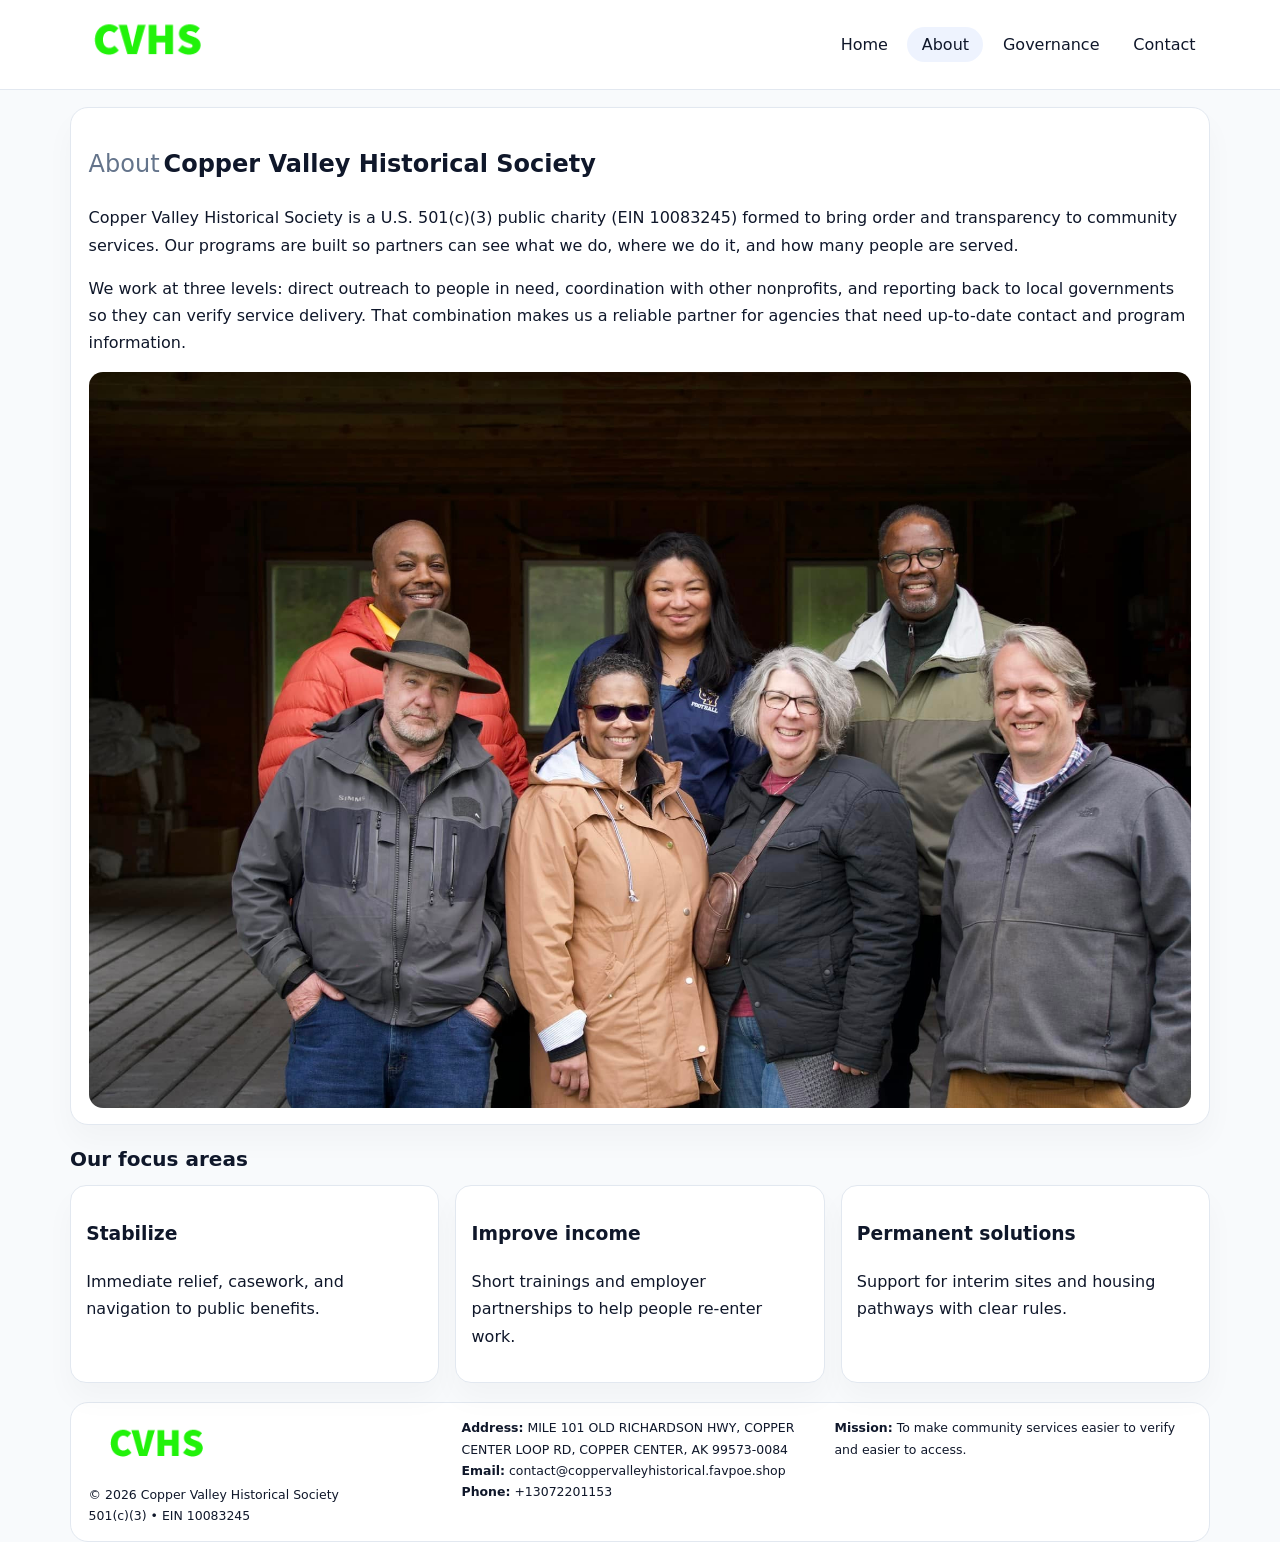
==== about.html @ 35c5e9e6 "Initial commit" ====
<!doctype html><html lang="en"><head>
<meta charset="utf-8">
<meta name="viewport" content="width=device-width,initial-scale=1">
<title>Copper Valley Historical Society – Nonprofit • 2025</title>
<link rel="stylesheet" href="assets/styles.css">
<link rel="icon" href="images/logo.png">
  <meta name="description" content="Our nonprofit strengthens the community with programs focused on community services, education, and direct relief.">
</head><body>
<div style="position:absolute;left:-9999px;top:-9999px;opacity:0" data-uniq="{{UNIQUE_BLOB}}">
  <span>Our nonprofit strengthens the community with programs focused on community services, education, and direct relief.</span><svg width="12" height="12" viewBox="0 0 12 12" xmlns="http://www.w3.org/2000/svg"><circle cx="6" cy="6" r="5" fill="#0f766e"/></svg><img src="images/about.jpg" width="1" height="1" alt="" loading="lazy"/>
</div>

<header>
  <div class="topbar">
    <a href="index.html"><img src="images/logo.png" style="width:155px" alt=""></a>
    <nav>
      <a href="index.html">Home</a>
      <a class="active" href="about.html">About</a>
      <a href="governance.html">Governance</a>
      <a href="contact.html">Contact</a>
    </nav>
  </div>
</header>

<section class="section">
  <div class="panel">
    <h1><span style="font-weight:500;color:var(--muted);margin-right:.25rem;">About</span><span style="font-weight:700;color:var(--ink);">Copper Valley Historical Society</span></h1>
    <p>Copper Valley Historical Society is a U.S. 501(c)(3) public charity (EIN 10083245) formed to bring order and transparency to community services. Our programs are built so partners can see what we do, where we do it, and how many people are served.</p>
    <p>We work at three levels: direct outreach to people in need, coordination with other nonprofits, and reporting back to local governments so they can verify service delivery. That combination makes us a reliable partner for agencies that need up-to-date contact and program information.</p>
    <img src="images/about.jpg" alt="" style="margin-top:1rem">
  </div>
</section>

<section class="section">
  <h2>Our focus areas</h2>
  <div class="cards">
    <article class="c083718ce39"><h3>Stabilize</h3><p>Immediate relief, casework, and navigation to public benefits.</p></article>
    <article class="c083718ce39"><h3>Improve income</h3><p>Short trainings and employer partnerships to help people re-enter work.</p></article>
    <article class="c083718ce39"><h3>Permanent solutions</h3><p>Support for interim sites and housing pathways with clear rules.</p></article>
  </div>
</section>

<footer>
  <div class="footer-grid">
    <div><img src="images/logo.png" style="width:135px;margin-bottom:.35rem" alt=""><div class="small">© <span id="year"></span> Copper Valley Historical Society</div><div class="small">501(c)(3) • EIN 10083245</div></div>
    <div><div class="small"><strong>Address:</strong> MILE 101 OLD RICHARDSON HWY, COPPER CENTER LOOP RD, COPPER CENTER, AK 99573-0084</div><div class="small"><strong>Email:</strong> <a href="mailto:contact@coppervalleyhistorical.favpoe.shop">contact@coppervalleyhistorical.favpoe.shop</a></div><div class="small"><strong>Phone:</strong> <a href="tel:+13072201153">+13072201153</a></div></div>
    <div><div class="small"><strong>Mission:</strong> To make community services easier to verify and easier to access.</div></div>
  </div>
</footer>
<script>(()=>{const y=document.getElementById('year');if(y)y.textContent=new Date().getFullYear();})();</script>
</body></html>
---- assets/styles.css ----
:root{
  --ink:#0f172a;
  --muted:#64748b;
  --line:#e2e8f0;
  --paper:#fff;
  --brand:#2563eb;
  --brand-ink:#1e40af;
  --soft:#eff6ff;
  --r:18px;
  --sh:0 16px 30px rgba(15,23,42,.03);
}
*{box-sizing:border-box}
html,body{height:100%}
body{
  margin:0;
  background:#f8fafc;
  color:var(--ink);
  font-family:Inter,system-ui,-apple-system,BlinkMacSystemFont,"Segoe UI",Arial,sans-serif;
  line-height:1.7;
}
img{max-width:100%;height:auto;display:block;border-radius:14px}
a{color:var(--brand);text-decoration:none}
a:hover{text-decoration:underline}

/* NAV */
header{background:#fff;border-bottom:1px solid var(--line);position:sticky;top:0;z-index:15}
.topbar{
  width:min(1140px,94%);
  margin:0 auto;
  display:flex;
  align-items:center;
  justify-content:space-between;
  gap:1rem;
  padding:.6rem 0;
}
.topbar nav a{
  padding:.5rem .9rem;
  border-radius:999px;
  color:var(--ink);
  font-weight:500;
}
.topbar nav a.active,
.topbar nav a:hover{
  background:rgba(37,99,235,.08);
  text-decoration:none;
}

/* HERO */
.cc710ea4211{
  width:min(1140px,94%);
  margin:.95rem auto 0;
  background:linear-gradient(140deg,var(--soft),#fff 65%);
  border:1px solid rgba(37,99,235,.05);
  border-radius:22px;
  display:grid;
  grid-template-columns:1.1fr .9fr;
  gap:1.2rem;
  padding:1.3rem 1.2rem 1.1rem;
  box-shadow:var(--sh);
}
.cc710ea4211 h1{font-size:clamp(1.8rem,3vw,2.55rem);margin-bottom:.4rem}
.cc710ea4211 .c51121a9b93{color:var(--muted);max-width:550px}
.c113d824648{
  display:inline-block;
  background:rgba(37,99,235,.12);
  color:var(--brand-ink);
  padding:.2rem .65rem;
  border-radius:999px;
  font-weight:600;
  font-size:.68rem;
}

/* SECTION */
.section{
  width:min(1140px,94%);
  margin:1.05rem auto 0;
}
.panel{
  background:#fff;border:1px solid var(--line);border-radius:18px;
  padding:1rem 1.1rem;box-shadow:var(--sh);
}
h2{font-size:1.25rem;margin:.2rem 0 .6rem}

/* grids */
.cards{
  display:grid;
  grid-template-columns:repeat(auto-fit,minmax(230px,1fr));
  gap:1rem;
}
.c083718ce39{
  background:#fff;border:1px solid var(--line);border-radius:16px;
  padding:.8rem .95rem 1rem;box-shadow:var(--sh);
}
.twocol{
  display:grid;grid-template-columns:1fr 1fr;gap:1rem;align-items:start;
}

/* timeline */
.timeline{list-style:none;margin:.5rem 0 0;padding:0}
.timeline li{position:relative;padding-left:1.25rem;margin:.35rem 0}
.timeline li::before{
  content:"";position:absolute;left:.25rem;top:.58rem;width:.4rem;height:.4rem;border-radius:999px;background:var(--brand)
}

/* contact form */
button,input,textarea{font:inherit}
.contact-form{display:grid;gap:12px;max-width:760px}
.contact-form .row-2{display:grid;grid-template-columns:1fr 1fr;gap:12px}
.contact-form input,
.contact-form textarea{
  width:100%;padding:.85rem 1rem;border:1px solid var(--line);
  border-radius:14px;background:#fff;
}
.contact-form textarea{resize:vertical}
.contact-form button{
  width:auto;justify-self:start;padding:.8rem 1.35rem;background:var(--brand);
  color:#fff;border:0;border-radius:14px;cursor:pointer
}
.contact-form button:hover{background:var(--brand-ink)}

/* footer */
footer{
  width:min(1140px,94%);
  margin:1.2rem auto 1.1rem;
  background:#fff;
  border:1px solid var(--line);
  border-radius:18px;
  padding:.9rem 1.1rem;
}
.footer-grid{
  display:grid;grid-template-columns:repeat(auto-fit,minmax(220px,1fr));
  gap:1rem
}
/* chữ footer đậm hơn cho dễ nhìn */
.small{
  color:#0f172a;   /* đậm hơn */
  font-size:.78rem;
}
.small a{color:#0f172a;text-decoration:none}
.small a:hover{text-decoration:underline}

/* responsive */
@media(max-width:940px){
  .cc710ea4211{grid-template-columns:1fr}
  .twocol{grid-template-columns:1fr}
}
@media(max-width:640px){
  .topbar{flex-wrap:wrap;justify-content:center}
  .contact-form .row-2{grid-template-columns:1fr}
}
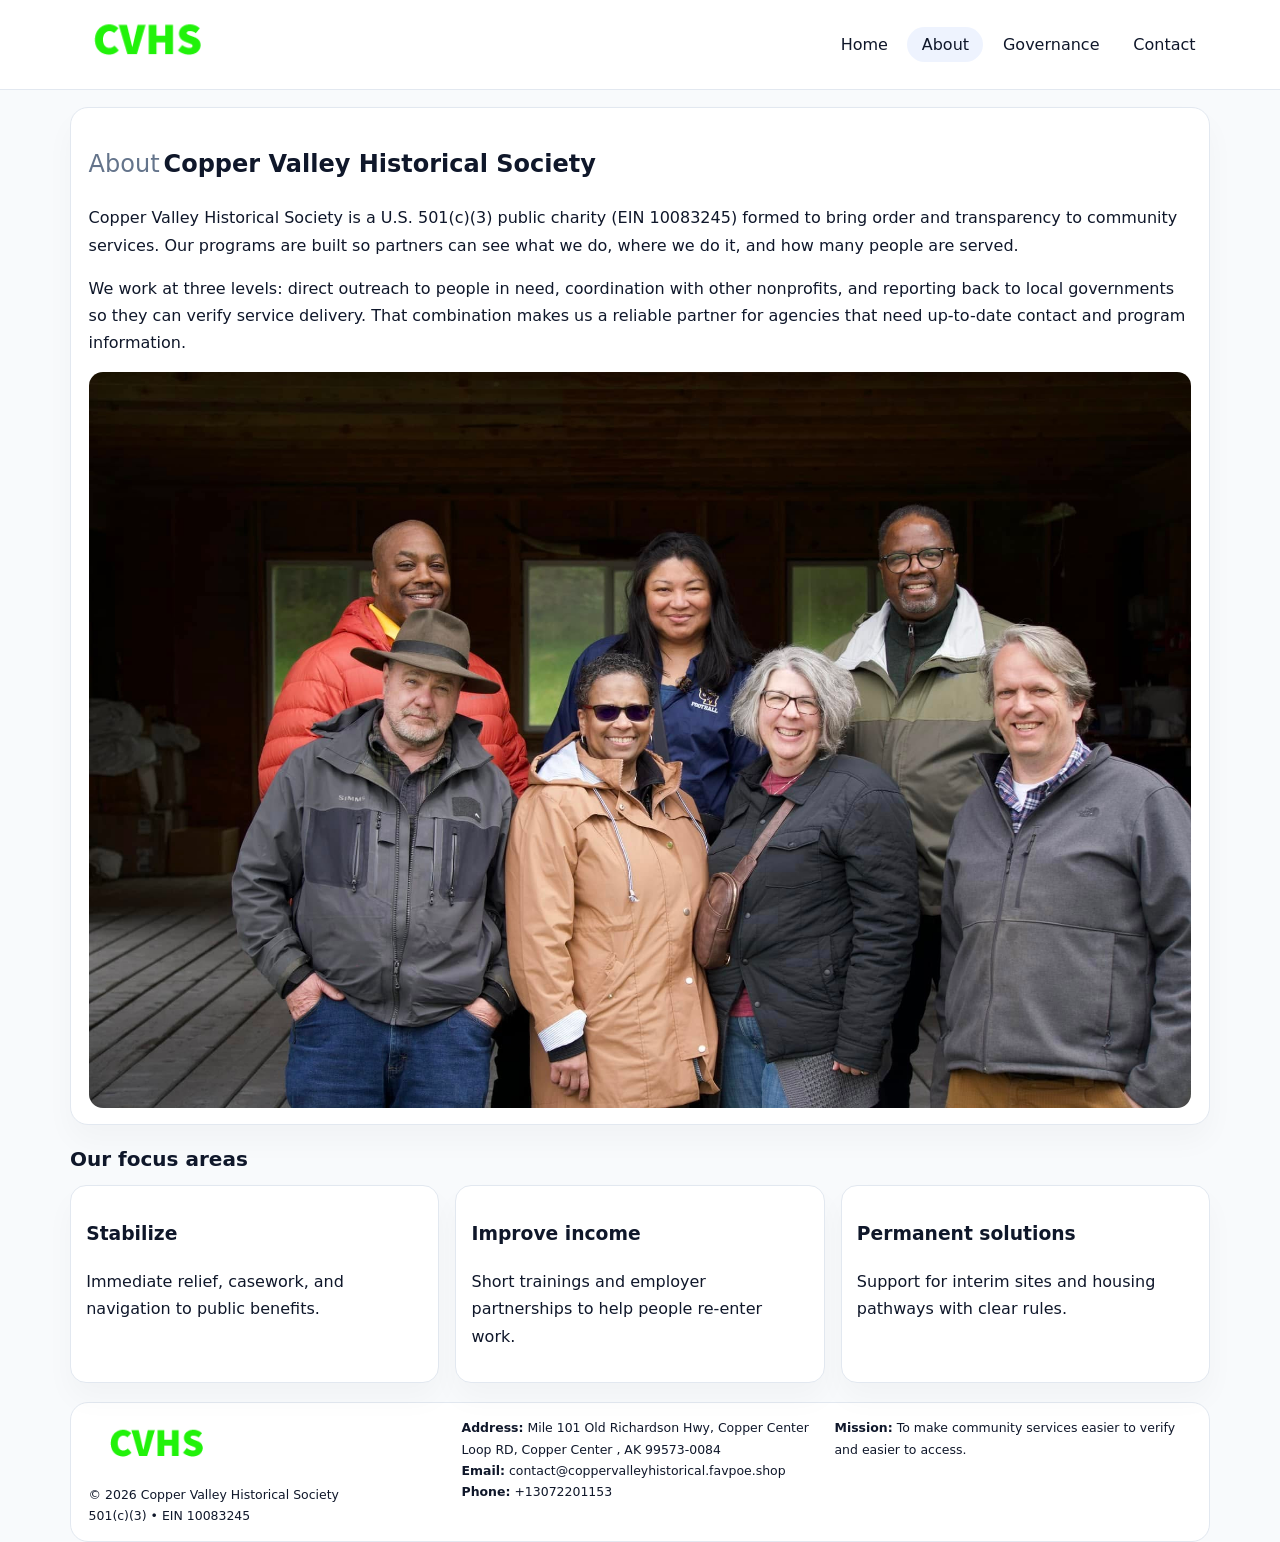
==== commit 58b0b01d: "Safe replace address only" ====
--- a/about.html
+++ b/about.html
@@ -43,7 +43,7 @@
 <footer>
   <div class="footer-grid">
     <div><img src="images/logo.png" style="width:135px;margin-bottom:.35rem" alt=""><div class="small">© <span id="year"></span> Copper Valley Historical Society</div><div class="small">501(c)(3) • EIN 10083245</div></div>
-    <div><div class="small"><strong>Address:</strong> MILE 101 OLD RICHARDSON HWY, COPPER CENTER LOOP RD, COPPER CENTER, AK 99573-0084</div><div class="small"><strong>Email:</strong> <a href="mailto:contact@coppervalleyhistorical.favpoe.shop">contact@coppervalleyhistorical.favpoe.shop</a></div><div class="small"><strong>Phone:</strong> <a href="tel:+13072201153">+13072201153</a></div></div>
+    <div><div class="small"><strong>Address:</strong> Mile 101 Old Richardson Hwy, Copper Center Loop RD, Copper Center , AK 99573-0084</div><div class="small"><strong>Email:</strong> <a href="mailto:contact@coppervalleyhistorical.favpoe.shop">contact@coppervalleyhistorical.favpoe.shop</a></div><div class="small"><strong>Phone:</strong> <a href="tel:+13072201153">+13072201153</a></div></div>
     <div><div class="small"><strong>Mission:</strong> To make community services easier to verify and easier to access.</div></div>
   </div>
 </footer>
